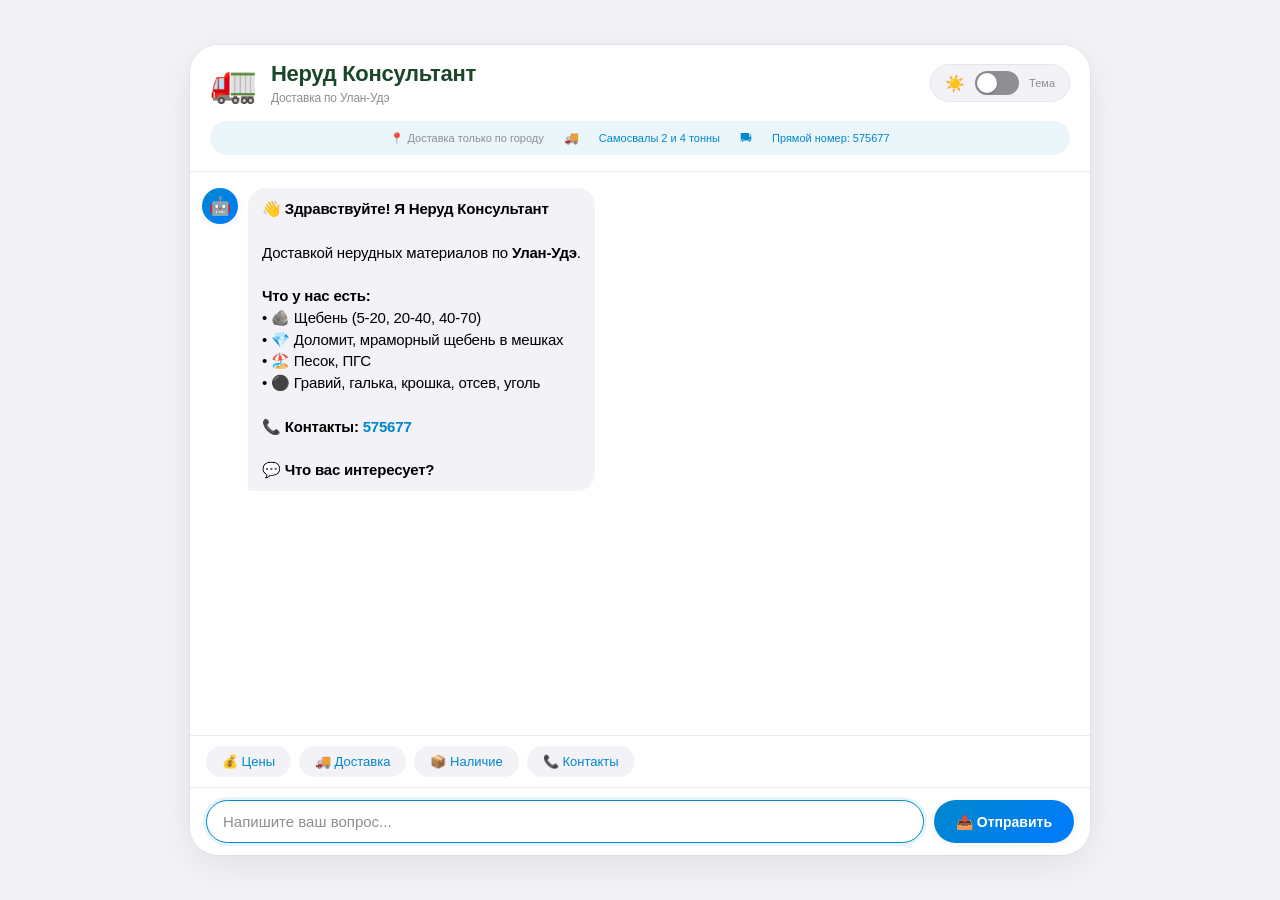
==== frontend/index.html @ 2ba32c7e "Complete frontend: HTML, CSS, JS with theme support - Added complete HTML markup for chat interface " ====
<!DOCTYPE html>
<html lang="ru">
<head>
    <meta charset="UTF-8">
    <meta name="viewport" content="width=device-width, initial-scale=1.0">
    <title>Неруд Консультант | Доставка по Улан-Удэ</title>
    <link rel="stylesheet" href="css/style.css">
</head>
<body>
    <div class="chat_container">
        <div class="chat_header">
            <div class="header_content">
                <div class="logo">
                    <span class="logo_icon">🚛</span>
                    <div class="logo_text">
                        <h1>Неруд Консультант</h1>
                        <p>Доставка по Улан-Удэ</p>
                    </div>
                </div>
                <div class="theme_switch" onclick="toggleTheme()">
                    <span class="theme_icon">☀️</span>
                    <div class="switch_track">
                        <div class="switch_thumb"></div>
                    </div>
                    <span class="theme_label">Тема</span>
                </div>
            </div>
            <div class="delivery_info">
                <span>📍 Доставка только по городу</span>
                <span class="delivery_icon">🚚</span>
                <span>Самосвалы 2 и 4 тонны</span>
                <span class="truck_icon">⛟</span>
                <span>Прямой номер: 575677</span>
            </div>
        </div>

        <div class="messages_area" id="messagesArea">
            <div class="message_bot">
                <div class="message_avatar">🤖</div>
                <div class="message_text">
                    👋 <strong>Здравствуйте! Я Неруд Консультант</strong><br><br>
                    Доставкой нерудных материалов по <strong>Улан-Удэ</strong>.<br><br>
                    
                    <strong>Что у нас есть:</strong><br>
                    • 🪨 Щебень (5-20, 20-40, 40-70)<br>
                    • 💎 Доломит, мраморный щебень в мешках<br>
                    • 🏖️ Песок, ПГС<br>
                    • ⚫ Гравий, галька, крошка, отсев, уголь<br><br>
                    
                    📞 <strong>Контакты:</strong> <a href="tel:+79991234567" class="phone_link">575677</a><br><br>
                    
                    💬 <strong>Что вас интересует?</strong>
                </div>
            </div>
        </div>

        <div class="suggestions">
            <button class="suggestion_btn" onclick="sendSuggestion('сколько стоит щебень')">💰 Цены</button>
            <button class="suggestion_btn" onclick="sendSuggestion('доставка по улан удэ')">🚚 Доставка</button>
            <button class="suggestion_btn" onclick="sendSuggestion('есть ли доломит')">📦 Наличие</button>
            <button class="suggestion_btn" onclick="sendSuggestion('ваш телефон')">📞 Контакты</button>
        </div>

        <div class="input_area">
            <input type="text" id="userInput" placeholder="Напишите ваш вопрос..." autocomplete="off">
            <button onclick="sendMessage()">📤 Отправить</button>
        </div>
    </div>

    <script src="js/chat.js"></script>
</body>
</html>
---- frontend/css/style.css ----
:root {
    --primary-blue: #0088CC;
    --primary-blue-light: #54A9EB;
    --system-blue: #007AFF;
    --accent-brown: #A19679;
    
    --bg-body: #F2F2F7;
    --bg-container: #FFFFFF;
    --bg-message-bot: #F2F2F7;
    --bg-input: #F2F2F7;
    --bg-suggestion: #F2F2F7;
    --bg-header: rgba(255, 255, 255, 0.96);
    --bg-delivery: rgba(0, 136, 204, 0.08);
    
    --text-primary: #000000;
    --text-secondary: #8E8E93;
    --text-inverse: #FFFFFF;
    --text-logo: #1a472a;
    
    --border-light: rgba(0, 0, 0, 0.05);
    --border-medium: rgba(0, 0, 0, 0.08);
    
    --shadow-sm: 0 2px 8px rgba(0, 0, 0, 0.05);
    --shadow-md: 0 4px 12px rgba(0, 0, 0, 0.08);
    --shadow-lg: 0 10px 40px rgba(0, 0, 0, 0.08);
    
    --scrollbar-thumb: rgba(0, 0, 0, 0.2);
    --scrollbar-thumb-hover: rgba(0, 0, 0, 0.3);
}

[data-theme="dark"] {
    --primary-blue: #0088CC;
    --primary-blue-light: #54A9EB;
    --system-blue: #0A84FF;
    --accent-brown: #A19679;
    
    --bg-body: #000000;
    --bg-container: #1C1C1E;
    --bg-message-bot: #2C2C2E;
    --bg-input: #2C2C2E;
    --bg-suggestion: #2C2C2E;
    --bg-header: rgba(28, 28, 30, 0.96);
    --bg-delivery: rgba(0, 136, 204, 0.15);
    
    --text-primary: #FFFFFF;
    --text-secondary: #8E8E93;
    --text-inverse: #FFFFFF;
    --text-logo: #FFFFFF;
    
    --border-light: rgba(255, 255, 255, 0.05);
    --border-medium: rgba(255, 255, 255, 0.08);
    
    --shadow-sm: 0 2px 8px rgba(0, 0, 0, 0.2);
    --shadow-md: 0 4px 12px rgba(0, 0, 0, 0.3);
    --shadow-lg: 0 10px 40px rgba(0, 0, 0, 0.3);
    
    --scrollbar-thumb: rgba(255, 255, 255, 0.2);
    --scrollbar-thumb-hover: rgba(255, 255, 255, 0.3);
}

* {
    margin: 0;
    padding: 0;
    box-sizing: border-box;
}

body {
    font-family: -apple-system, BlinkMacSystemFont, 'SF Pro Text', 'SF Pro Display', 'Segoe UI', Roboto, Helvetica, Arial, sans-serif;
    background: var(--bg-body);
    min-height: 100vh;
    display: flex;
    justify-content: center;
    align-items: center;
    padding: 20px;
    transition: background 0.3s ease;
}

.chat_container {
    width: 100%;
    max-width: 900px;
    height: 90vh;
    background: var(--bg-container);
    border-radius: 28px;
    display: flex;
    flex-direction: column;
    overflow: hidden;
    box-shadow: var(--shadow-lg), 0 0 0 0.5px var(--border-medium);
    transition: background 0.3s ease, box-shadow 0.3s ease;
    animation: slideUp 0.4s cubic-bezier(0.2, 0.9, 0.4, 1.1);
}

@keyframes slideUp {
    from {
        opacity: 0;
        transform: translateY(30px) scale(0.98);
    }
    to {
        opacity: 1;
        transform: translateY(0) scale(1);
    }
}

.chat_header {
    background: var(--bg-header);
    backdrop-filter: blur(20px);
    -webkit-backdrop-filter: blur(20px);
    border-bottom: 0.5px solid var(--border-medium);
    padding: 16px 20px;
    position: sticky;
    top: 0;
    z-index: 10;
    transition: background 0.3s ease;
}

.header_content {
    display: flex;
    justify-content: space-between;
    align-items: center;
    margin-bottom: 16px;
    flex-wrap: wrap;
    gap: 15px;
}

.logo {
    display: flex;
    align-items: center;
    gap: 14px;
}

.logo_icon {
    font-size: 38px;
    animation: gentleBounce 2s ease-in-out infinite;
}

@keyframes gentleBounce {
    0%, 100% { transform: translateY(0); }
    50% { transform: translateY(-3px); }
}

.logo_text h1 {
    font-size: 22px;
    font-weight: 700;
    color: var(--text-logo);
    letter-spacing: -0.3px;
    margin-bottom: 4px;
}

.logo_text p {
    font-size: 12px;
    color: var(--text-secondary);
    font-weight: 500;
    letter-spacing: -0.2px;
}

.theme_switch {
    display: flex;
    align-items: center;
    gap: 10px;
    background: var(--bg-message-bot);
    padding: 6px 14px;
    border-radius: 40px;
    cursor: pointer;
    transition: all 0.2s ease;
    border: 0.5px solid var(--border-light);
    flex-shrink: 0;
}

.theme_switch:hover {
    transform: scale(1.02);
    opacity: 0.9;
}

.theme_icon {
    font-size: 16px;
}

.switch_track {
    width: 44px;
    height: 24px;
    background: var(--text-secondary);
    border-radius: 24px;
    position: relative;
    transition: background 0.3s ease;
}

.switch_thumb {
    width: 20px;
    height: 20px;
    background: white;
    border-radius: 50%;
    position: absolute;
    top: 2px;
    left: 2px;
    transition: transform 0.3s cubic-bezier(0.2, 0.9, 0.4, 1.1);
    box-shadow: 0 1px 3px rgba(0, 0, 0, 0.2);
}

[data-theme="dark"] .switch_track {
    background: var(--primary-blue);
}

[data-theme="dark"] .switch_thumb {
    transform: translateX(20px);
}

.theme_label {
    font-size: 11px;
    color: var(--text-secondary);
    font-weight: 500;
}

.delivery_info {
    display: flex;
    flex-wrap: wrap;
    justify-content: center;
    gap: 20px;
    font-size: 11px;
    padding: 10px 16px;
    background: var(--bg-delivery);
    border-radius: 30px;
    margin-top: 4px;
}

.delivery_info span {
    display: flex;
    align-items: center;
    gap: 6px;
    color: var(--primary-blue);
    font-weight: 500;
}

.delivery_info span:first-child {
    color: var(--text-secondary);
}

.delivery_icon, .truck_icon {
    font-size: 12px;
}

.messages_area {
    flex: 1;
    overflow-y: auto;
    padding: 16px 12px;
    background: var(--bg-container);
    display: flex;
    flex-direction: column;
    gap: 12px;
    transition: background 0.3s ease;
}

.messages_area::-webkit-scrollbar {
    width: 5px;
}

.messages_area::-webkit-scrollbar-track {
    background: transparent;
}

.messages_area::-webkit-scrollbar-thumb {
    background: var(--scrollbar-thumb);
    border-radius: 10px;
}

.messages_area::-webkit-scrollbar-thumb:hover {
    background: var(--scrollbar-thumb-hover);
}

.message_bot {
    display: flex;
    gap: 10px;
    animation: fadeIn 0.3s cubic-bezier(0.2, 0.9, 0.4, 1.1);
}

.message_user {
    display: flex;
    gap: 10px;
    flex-direction: row-reverse;
    animation: fadeIn 0.3s cubic-bezier(0.2, 0.9, 0.4, 1.1);
}

@keyframes fadeIn {
    from {
        opacity: 0;
        transform: translateY(8px);
    }
    to {
        opacity: 1;
        transform: translateY(0);
    }
}

.message_avatar {
    width: 36px;
    height: 36px;
    background: linear-gradient(135deg, var(--primary-blue) 0%, var(--system-blue) 100%);
    border-radius: 50%;
    display: flex;
    align-items: center;
    justify-content: center;
    font-size: 18px;
    flex-shrink: 0;
    box-shadow: var(--shadow-sm);
}

.message_user .message_avatar {
    background: linear-gradient(135deg, var(--primary-blue-light) 0%, var(--primary-blue) 100%);
}

.message_text {
    max-width: 70%;
    padding: 10px 14px;
    border-radius: 18px;
    font-size: 15px;
    line-height: 1.45;
    letter-spacing: -0.2px;
    transition: background 0.3s ease, color 0.3s ease;
}

.message_bot .message_text {
    background: var(--bg-message-bot);
    color: var(--text-primary);
    border-bottom-left-radius: 4px;
}

.message_user .message_text {
    background: linear-gradient(135deg, var(--primary-blue) 0%, var(--system-blue) 100%);
    color: var(--text-inverse);
    border-bottom-right-radius: 4px;
}

.phone_link {
    color: var(--primary-blue);
    text-decoration: none;
    font-weight: 600;
}

.phone_link:hover {
    text-decoration: underline;
}

.message_user .phone_link {
    color: #FFFFFF;
    text-decoration: underline;
}

.message_text strong {
    font-weight: 600;
}

.suggestions {
    padding: 10px 16px;
    background: var(--bg-header);
    backdrop-filter: blur(20px);
    -webkit-backdrop-filter: blur(20px);
    border-top: 0.5px solid var(--border-medium);
    display: flex;
    gap: 8px;
    flex-wrap: wrap;
    transition: background 0.3s ease;
}

.suggestion_btn {
    display: flex;
    align-items: center;
    gap: 6px;
    padding: 8px 16px;
    background: var(--bg-suggestion);
    border: none;
    border-radius: 30px;
    cursor: pointer;
    font-size: 13px;
    font-weight: 500;
    color: var(--primary-blue);
    transition: all 0.2s cubic-bezier(0.2, 0.9, 0.4, 1.1);
}

.suggestion_btn:hover {
    opacity: 0.8;
    transform: scale(1.02);
}

.suggestion_btn:active {
    transform: scale(0.98);
}

.input_area {
    padding: 12px 16px;
    background: var(--bg-header);
    backdrop-filter: blur(20px);
    -webkit-backdrop-filter: blur(20px);
    border-top: 0.5px solid var(--border-medium);
    display: flex;
    gap: 10px;
    transition: background 0.3s ease;
}

.input_area input {
    flex: 1;
    padding: 12px 16px;
    background: var(--bg-input);
    border: 0.5px solid var(--border-light);
    border-radius: 30px;
    outline: none;
    font-size: 15px;
    font-family: inherit;
    transition: all 0.2s ease;
    color: var(--text-primary);
}

.input_area input:focus {
    background: var(--bg-container);
    border-color: var(--primary-blue);
    box-shadow: 0 0 0 3px rgba(0, 136, 204, 0.1);
}

.input_area input::placeholder {
    color: var(--text-secondary);
    font-weight: 400;
}

.input_area button {
    display: flex;
    align-items: center;
    gap: 6px;
    padding: 12px 22px;
    background: linear-gradient(135deg, var(--primary-blue) 0%, var(--system-blue) 100%);
    color: white;
    border: none;
    border-radius: 30px;
    cursor: pointer;
    font-weight: 600;
    font-size: 14px;
    transition: all 0.2s cubic-bezier(0.2, 0.9, 0.4, 1.1);
    box-shadow: var(--shadow-sm);
}

.input_area button:hover {
    transform: scale(1.02);
    box-shadow: var(--shadow-md);
}

.input_area button:active {
    transform: scale(0.98);
}

.typing_indicator {
    display: flex;
    align-items: center;
    gap: 4px;
    padding: 10px 14px;
    background: var(--bg-message-bot);
    border-radius: 18px;
    border-bottom-left-radius: 4px;
    width: fit-content;
    transition: background 0.3s ease;
}

.typing_dot {
    width: 7px;
    height: 7px;
    border-radius: 50%;
    background: var(--text-secondary);
    animation: typing 1.4s infinite ease-in-out;
}

.typing_dot:nth-child(1) { animation-delay: 0s; }
.typing_dot:nth-child(2) { animation-delay: 0.2s; }
.typing_dot:nth-child(3) { animation-delay: 0.4s; }

@keyframes typing {
    0%, 60%, 100% {
        transform: translateY(0);
        opacity: 0.4;
    }
    30% {
        transform: translateY(-6px);
        opacity: 1;
    }
}

.intent_badge {
    display: inline-block;
    padding: 3px 8px;
    background: rgba(0, 0, 0, 0.05);
    color: var(--text-secondary);
    border-radius: 12px;
    font-size: 9px;
    margin-top: 6px;
    font-family: monospace;
    font-weight: 500;
}

[data-theme="dark"] .intent_badge {
    background: rgba(255, 255, 255, 0.1);
}

.message_user .intent_badge {
    background: rgba(255, 255, 255, 0.2);
    color: rgba(255, 255, 255, 0.8);
}

.status_dot {
    width: 8px;
    height: 8px;
    border-radius: 50%;
    background: #34C759;
    display: inline-block;
    animation: pulse 2s infinite;
}

@keyframes pulse {
    0%, 100% { opacity: 1; }
    50% { opacity: 0.5; }
}

.status_dot.offline {
    background: var(--text-secondary);
    animation: none;
}

.status_text {
    font-size: 12px;
    color: var(--text-secondary);
}

@media (max-width: 600px) {
    body {
        padding: 0;
        background: var(--bg-container);
    }

    .chat_container {
        height: 100vh;
        max-width: 100%;
        border-radius: 0;
        box-shadow: none;
    }

    .chat_header {
        padding: 14px 16px;
        padding-top: 50px;
    }

    .header_content {
        display: flex;
        flex-direction: row;
        justify-content: space-between;
        align-items: center;
        flex-wrap: nowrap;
        gap: 10px;
    }

    .logo {
        flex: 1;
        min-width: 0;
    }

    .logo_icon {
        font-size: 28px;
    }

    .logo_text h1 {
        font-size: 16px;
        white-space: nowrap;
        overflow: hidden;
        text-overflow: ellipsis;
    }

    .logo_text p {
        font-size: 9px;
        white-space: nowrap;
        overflow: hidden;
        text-overflow: ellipsis;
    }

    .theme_switch {
        padding: 5px 10px;
        gap: 6px;
        flex-shrink: 0;
        margin-top: 0;
        align-self: center;
    }

    .theme_icon {
        font-size: 14px;
    }

    .switch_track {
        width: 36px;
        height: 20px;
    }

    .switch_thumb {
        width: 16px;
        height: 16px;
        top: 2px;
        left: 2px;
    }

    [data-theme="dark"] .switch_thumb {
        transform: translateX(16px);
    }

    .theme_label {
        font-size: 10px;
    }

    .delivery_info {
        justify-content: center;
        gap: 10px;
        font-size: 9px;
        padding: 8px 12px;
        flex-wrap: wrap;
    }

    .delivery_info span {
        gap: 4px;
    }

    .message_text {
        max-width: 85%;
        font-size: 14px;
    }

    .suggestion_btn {
        padding: 7px 14px;
        font-size: 12px;
    }

    .input_area button {
        padding: 10px 18px;
    }
}

@media (max-width: 380px) {
    .logo_text h1 {
        font-size: 14px;
    }

    .logo_text p {
        font-size: 8px;
    }

    .logo_icon {
        font-size: 24px;
    }

    .theme_label {
        display: none;
    }

    .theme_switch {
        padding: 5px 8px;
    }
}

@media (min-width: 601px) and (max-width: 1024px) {
    .chat_container {
        max-width: 750px;
    }

    .delivery_info {
        gap: 16px;
    }
}
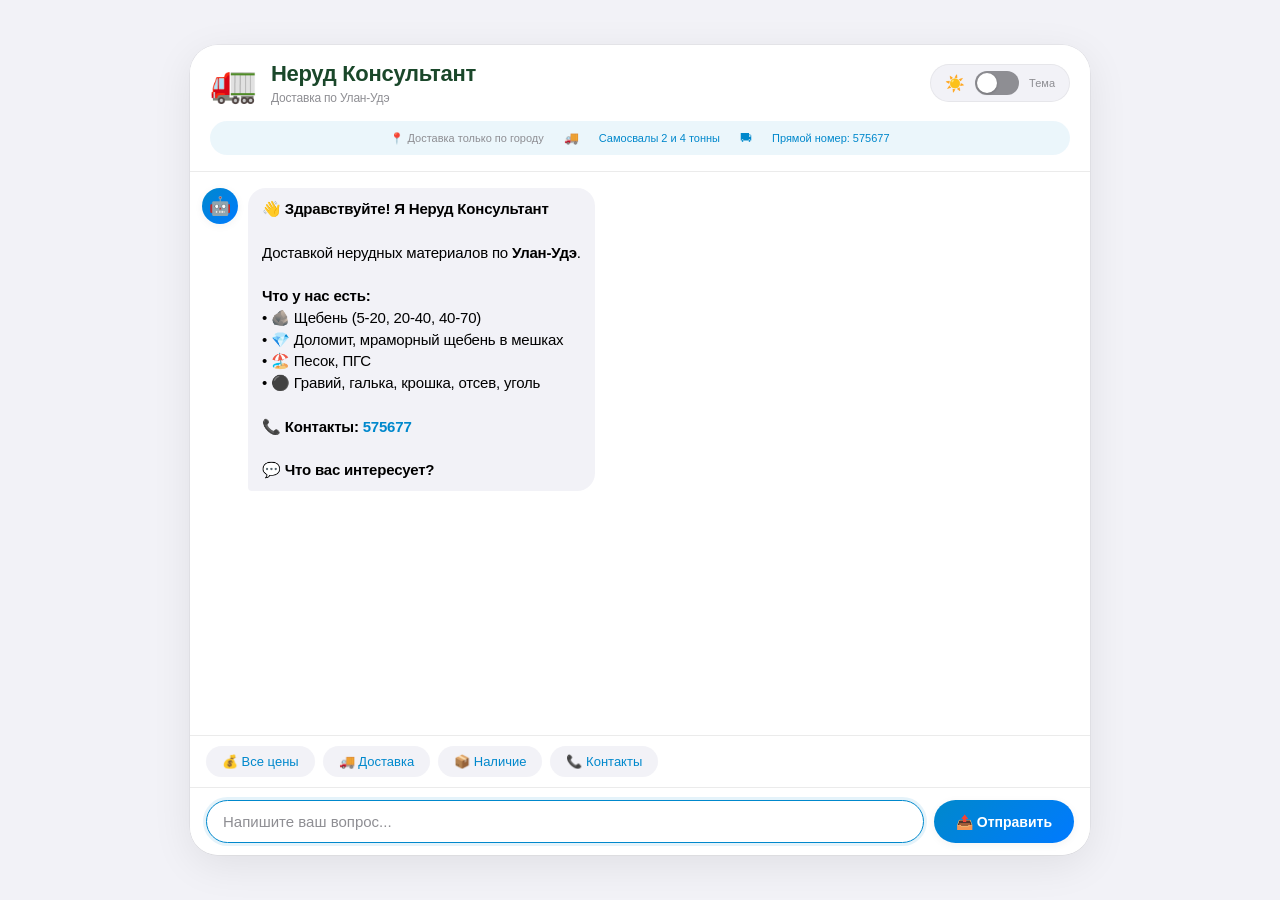
==== commit 8ee589e5: "Update price suggestion button to show crushed stone price" ====
--- a/frontend/index.html
+++ b/frontend/index.html
@@ -55,8 +55,7 @@
         </div>
 
         <div class="suggestions">
-            <button class="suggestion_btn" onclick="sendSuggestion('сколько стоит щебень')">💰 Цены</button>
-            <button class="suggestion_btn" onclick="sendSuggestion('доставка по улан удэ')">🚚 Доставка</button>
+            <button class="suggestion_btn" onclick="sendSuggestion('покажи все цены')">💰 Все цены</button>            <button class="suggestion_btn" onclick="sendSuggestion('доставка по улан удэ')">🚚 Доставка</button>
             <button class="suggestion_btn" onclick="sendSuggestion('есть ли доломит')">📦 Наличие</button>
             <button class="suggestion_btn" onclick="sendSuggestion('ваш телефон')">📞 Контакты</button>
         </div>
